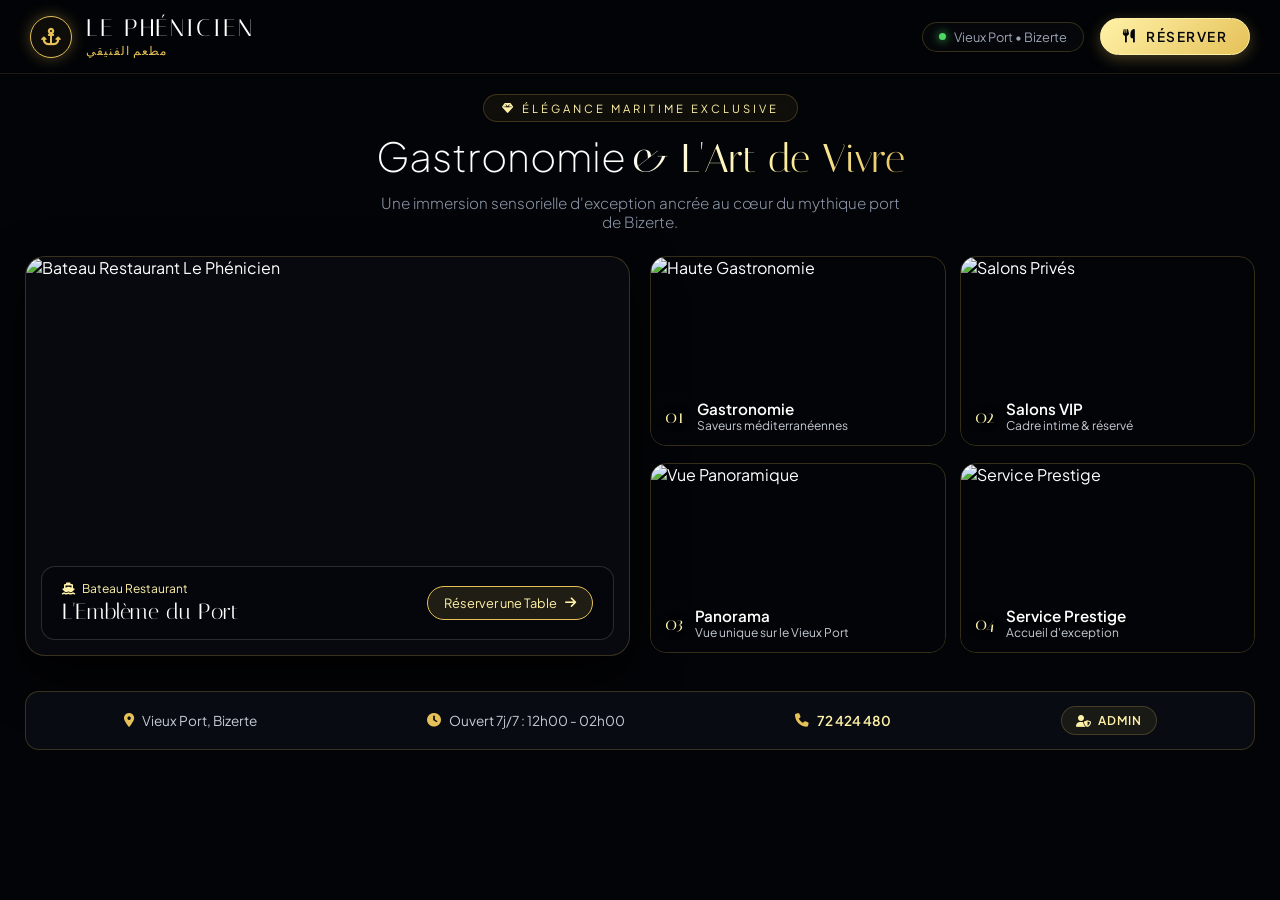
==== index.html @ e0ff2743 "le phénicien" ====
<!DOCTYPE html>
<html lang="fr">
<head>
    <meta charset="UTF-8">
    <meta name="viewport" content="width=device-width, initial-scale=1.0">
    <meta name="description" content="Le Phénicien - Restaurant Gastronomique d'Exception au Vieux Port de Bizerte.">
    <title>Le Phénicien — Restaurant Gastronomique</title>
    <link rel="stylesheet" href="style.css">
    <link rel="stylesheet" href="https://cdnjs.cloudflare.com/ajax/libs/font-awesome/6.4.0/css/all.min.css">
    <link href="https://fonts.googleapis.com/css2?family=Italiana&family=Plus+Jakarta+Sans:wght@300;400;500;600;700&display=swap" rel="stylesheet">
</head>
<body>

    <div class="noise-overlay" aria-hidden="true"></div>
    <div class="canvas-bg" id="canvasBg" aria-hidden="true"></div>
    <div class="vignette" aria-hidden="true"></div>

    <!-- EN-TÊTE COMPACT -->
    <header class="header-bar">
        <a href="index.html" class="brand-block">
            <div class="gold-anchor"><i class="fa-solid fa-anchor"></i></div>
            <div class="brand-text-container">
                <div class="brand-text">
                    <span class="brand-name">LE PHÉNICIEN</span>
                    <span class="brand-sub">مطعم الفنيقي</span>
                </div>
            </div>
        </a>

        <div class="header-actions">
            <div class="status-pill">
                <span class="dot-online"></span>
                <span>Vieux Port • Bizerte</span>
            </div>
            <a href="reservation.html" class="btn-reserve">
                <i class="fa-solid fa-utensils"></i> Réserver
            </a>
        </div>
    </header>

    <main class="app-viewport">
        
        <!-- HERO SECTION OPTIMISÉ -->
        <section class="hero-block">
            <div class="gold-badge-pill">
                <i class="fa-solid fa-gem"></i> ÉLÉGANCE MARITIME EXCLUSIVE
            </div>
            <h1 class="hero-title">
                <span class="light-text">Gastronomie</span> <span class="gold-serif">& L'Art de Vivre</span>
            </h1>
            <p class="hero-subtext">
                Une immersion sensorielle d'exception ancrée au cœur du mythique port de Bizerte.
            </p>
        </section>

        <!-- SECTION PRINCIPALE (DISPOSITION DYNAMIQUE) -->
        <section class="main-showcase-grid">
            
            <!-- VEDETTE : BATEAU RESTAURANT -->
            <article class="master-card interactive-card" data-bg="le-phenicien.jpg">
                <div class="card-inner">
                    <div class="parallax-wrapper">
                        <img src="images/le-phenicien.jpg"  alt="Bateau Restaurant Le Phénicien" class="parallax-img">
                    </div>
                    <div class="card-glass-tag">
                        <div class="tag-info">
                            <span class="loc-badge"><i class="fa-solid fa-ship"></i> Bateau Restaurant</span>
                            <h2>L'Emblème du Port</h2>
                        </div>
                        <a href="reservation.html" class="explore-btn">
                            Réserver une Table <i class="fa-solid fa-arrow-right"></i>
                        </a>
                    </div>
                </div>
            </article>

            <!-- UNIVERS ET EXPÉRIENCES (2x2 COMPACT) -->
            <div class="quad-grid">
                
                <article class="quad-card interactive-card" data-bg="plat.jpg">
                    <div class="card-box">
                        <div class="img-frame">
                            <img src="images/plat.jpg" alt="Haute Gastronomie" class="parallax-img">
                        </div>
                        <div class="card-content">
                            <span class="tag-num">01</span>
                            <div class="text">
                                <h3>Gastronomie</h3>
                                <p>Saveurs méditerranéennes</p>
                            </div>
                        </div>
                    </div>
                </article>

                <article class="quad-card interactive-card" data-bg="salon.jpg">
                    <div class="card-box">
                        <div class="img-frame">
                            <img src="images/salon.jpg" alt="Salons Privés" class="parallax-img">
                        </div>
                        <div class="card-content">
                            <span class="tag-num">02</span>
                            <div class="text">
                                <h3>Salons VIP</h3>
                                <p>Cadre intime & réservé</p>
                            </div>
                        </div>
                    </div>
                </article>

                <article class="quad-card interactive-card" data-bg="vue.jpg">
                    <div class="card-box">
                        <div class="img-frame">
                            <img src="images/vue.jpg" alt="Vue Panoramique" class="parallax-img">
                        </div>
                        <div class="card-content">
                            <span class="tag-num">03</span>
                            <div class="text">
                                <h3>Panorama</h3>
                                <p>Vue unique sur le Vieux Port</p>
                            </div>
                        </div>
                    </div>
                </article>

                <article class="quad-card interactive-card" data-bg="equipage.jpg">
                    <div class="card-box">
                        <div class="img-frame">
                            <img src="images/equipage.jpg" alt="Service Prestige" class="parallax-img">
                        </div>
                        <div class="card-content">
                            <span class="tag-num">04</span>
                            <div class="text">
                                <h3>Service Prestige</h3>
                                <p>Accueil d'exception</p>
                            </div>
                        </div>
                    </div>
                </article>

            </div>
        </section>

        <!-- BARRE DE CONTACT ET INFOS PRATIQUES COMPACTE -->
        <footer class="quick-info-bar">
            <div class="info-item">
                <i class="fa-solid fa-location-dot"></i>
                <span>Vieux Port, Bizerte</span>
            </div>
            <div class="info-item">
                <i class="fa-solid fa-clock"></i>
                <span>Ouvert 7j/7 : 12h00 - 02h00</span>
            </div>
            <a href="tel:72424480" class="info-item contact-link">
                <i class="fa-solid fa-phone"></i>
                <span>72 424 480</span>
            </a>
            <a href="admin.html" class="btn-admin">
                <i class="fa-solid fa-user-shield"></i> Admin
            </a>
        </footer>

    </main>

</body>
</html>
---- style.css ----
/* ==========================================================================
   STYLE COMPACT & LUXE — LE PHÉNICIEN (VERSION CORRIGÉE GITHUB PAGES)
   ========================================================================== */

* {
    margin: 0;
    padding: 0;
    box-sizing: border-box;
}

:root {
    --gold-primary: #e5c158;
    --gold-bright: #fff2a8;
    --gold-glow: rgba(229, 193, 88, 0.35);
    --bg-dark: #030407;
    --card-bg: rgba(10, 13, 20, 0.65);
    --glass-border: rgba(229, 193, 88, 0.22);
    --font-serif: 'Italiana', serif;
    --font-sans: 'Plus Jakarta Sans', sans-serif;
}

html, body {
    width: 100%;
    min-height: 100vh;
    background-color: var(--bg-dark);
    color: #ffffff;
    font-family: var(--font-sans);
    overflow-x: hidden;
    position: relative;
}

/* --- EFFETS DE FOND & GRAIN --- */
.noise-overlay {
    position: fixed;
    top: 0;
    left: 0;
    width: 100vw;
    height: 100vh;
    background: url('https://grainy-gradients.vercel.app/noise.svg');
    opacity: 0.035;
    pointer-events: none;
    z-index: 9998;
}

.canvas-bg {
    position: fixed;
    top: 0;
    left: 0;
    width: 100vw;
    height: 100vh;
    background-image: url('le-phenicien.jpg');
    background-position: center;
    background-size: cover;
    filter: blur(50px) brightness(0.14);
    transform: scale(1.1);
    transition: background-image 0.9s ease-in-out;
    z-index: -2;
}

.vignette {
    position: fixed;
    top: 0;
    left: 0;
    width: 100vw;
    height: 100vh;
    background: radial-gradient(circle at center, rgba(3, 4, 7, 0) 0%, rgba(3, 4, 7, 0.96) 100%);
    z-index: -1;
}

/* --- HEADER / EN-TÊTE COMPACT --- */
.header-bar {
    display: flex;
    justify-content: space-between;
    align-items: center;
    padding: 15px 30px;
    width: 100%;
    background: rgba(3, 4, 7, 0.6);
    backdrop-filter: blur(12px);
    -webkit-backdrop-filter: blur(12px);
    border-bottom: 1px solid rgba(229, 193, 88, 0.12);
    position: relative;
    z-index: 10;
}

.brand-block {
    display: flex;
    align-items: center;
    gap: 14px;
    text-decoration: none;
    color: #fff;
}

.gold-anchor {
    width: 42px;
    height: 42px;
    min-width: 42px;
    border-radius: 50%;
    border: 1px solid var(--gold-primary);
    background: rgba(229, 193, 88, 0.05);
    display: flex;
    justify-content: center;
    align-items: center;
    color: var(--gold-primary);
    font-size: 1.1rem;
    box-shadow: 0 0 15px var(--gold-glow);
    transition: transform 0.4s ease, box-shadow 0.4s ease;
}

.brand-block:hover .gold-anchor {
    transform: rotate(15deg) scale(1.05);
    box-shadow: 0 0 25px var(--gold-primary);
}

.brand-text-container {
    display: flex;
    flex-direction: column;
    align-items: flex-start;
}

.brand-name {
    font-family: var(--font-serif);
    font-size: 1.5rem;
    letter-spacing: 2px;
    display: block;
    line-height: 1.1;
}

.brand-sub {
    font-size: 0.75rem;
    color: var(--gold-primary);
    letter-spacing: 1px;
    display: block;
    margin-top: 2px;
}

.header-actions {
    display: flex;
    align-items: center;
    gap: 16px;
}

.status-pill {
    display: flex;
    align-items: center;
    gap: 8px;
    font-size: 0.8rem;
    color: #9aa3b4;
    border: 1px solid var(--glass-border);
    padding: 6px 16px;
    border-radius: 40px;
    background: rgba(255, 255, 255, 0.02);
    backdrop-filter: blur(10px);
}

.dot-online {
    width: 7px;
    height: 7px;
    background: #4cd964;
    border-radius: 50%;
    box-shadow: 0 0 10px #4cd964;
}

.btn-reserve {
    position: relative;
    display: inline-flex;
    align-items: center;
    justify-content: center;
    gap: 10px;
    padding: 9px 22px;
    font-family: var(--font-sans);
    font-size: 0.85rem;
    font-weight: 600;
    letter-spacing: 1.5px;
    text-transform: uppercase;
    text-decoration: none;
    color: #030407;
    background: linear-gradient(135deg, var(--gold-bright) 0%, var(--gold-primary) 100%);
    border-radius: 50px;
    border: 1px solid var(--gold-bright);
    box-shadow: 0 4px 15px rgba(229, 193, 88, 0.3);
    transition: all 0.3s cubic-bezier(0.16, 1, 0.3, 1);
}

.btn-reserve:hover {
    transform: translateY(-2px) scale(1.02);
    box-shadow: 0 8px 25px rgba(229, 193, 88, 0.5);
    background: #ffffff;
    color: #000000;
}

/* --- CONTENEUR PRINCIPAL --- */
.app-viewport {
    max-width: 1280px;
    width: 100%;
    margin: 0 auto;
    padding: 20px 25px 40px;
    display: flex;
    flex-direction: column;
    gap: 25px;
}

/* --- HERO BLOCK COMPACT --- */
.hero-block {
    text-align: center;
    display: flex;
    flex-direction: column;
    align-items: center;
    gap: 10px;
}

.gold-badge-pill {
    font-size: 0.7rem;
    letter-spacing: 3px;
    color: var(--gold-bright);
    border: 1px solid var(--glass-border);
    padding: 6px 18px;
    border-radius: 40px;
    background: rgba(229, 193, 88, 0.06);
    backdrop-filter: blur(8px);
    display: inline-flex;
    align-items: center;
    gap: 6px;
}

.hero-title {
    font-size: 2.5rem;
    line-height: 1.2;
    font-weight: 300;
}

.light-text {
    color: #ffffff;
    font-family: var(--font-sans);
    font-weight: 200;
}

.gold-serif {
    font-family: var(--font-serif);
    background: linear-gradient(135deg, #ffffff 0%, var(--gold-bright) 50%, var(--gold-primary) 100%);
    -webkit-background-clip: text;
    -webkit-text-fill-color: transparent;
    font-weight: 400;
}

.hero-subtext {
    color: #8c96a8;
    font-size: 0.95rem;
    font-weight: 300;
    max-width: 520px;
}

/* --- DISPOSITION DYNAMIQUE CÔTE À CÔTE --- */
.main-showcase-grid {
    display: grid;
    grid-template-columns: 1fr 1fr;
    gap: 20px;
    align-items: stretch;
    width: 100%;
}

/* CARTE MAÎTRESSE */
.master-card {
    position: relative;
    border-radius: 20px;
    padding: 0;
    background: var(--card-bg);
    border: 1px solid var(--glass-border);
    box-shadow: 0 20px 50px rgba(0, 0, 0, 0.8);
    overflow: hidden;
    height: 100%;
    min-height: 400px;
}

.master-card .card-inner {
    position: relative;
    width: 100%;
    height: 100%;
    overflow: hidden;
}

.parallax-wrapper {
    width: 100%;
    height: 100%;
    position: absolute;
    top: 0;
    left: 0;
}

.parallax-img {
    width: 100%;
    height: 100%;
    object-fit: cover;
    display: block;
    transition: transform 0.6s ease;
}

.master-card:hover .parallax-img,
.quad-card:hover .parallax-img {
    transform: scale(1.08);
}

.card-glass-tag {
    position: absolute;
    bottom: 15px;
    left: 15px;
    right: 15px;
    background: rgba(5, 7, 12, 0.85);
    backdrop-filter: blur(16px);
    -webkit-backdrop-filter: blur(16px);
    border: 1px solid rgba(255, 255, 255, 0.15);
    padding: 14px 20px;
    border-radius: 14px;
    display: flex;
    justify-content: space-between;
    align-items: center;
    z-index: 2;
}

.loc-badge {
    font-size: 0.75rem;
    color: var(--gold-bright);
    display: flex;
    align-items: center;
    gap: 6px;
    margin-bottom: 2px;
}

.card-glass-tag h2 {
    font-family: var(--font-serif);
    font-size: 1.4rem;
    font-weight: 400;
}

.explore-btn {
    display: inline-flex;
    align-items: center;
    gap: 8px;
    background: rgba(229, 193, 88, 0.12);
    border: 1px solid var(--gold-primary);
    padding: 8px 16px;
    border-radius: 25px;
    color: var(--gold-bright);
    font-size: 0.8rem;
    text-decoration: none;
    transition: all 0.3s ease;
}

.master-card:hover .explore-btn {
    background: var(--gold-primary);
    color: #000;
}

/* --- GRILLE 2X2 --- */
.quad-grid {
    display: grid;
    grid-template-columns: repeat(2, 1fr);
    gap: 14px;
    width: 100%;
}

.quad-card {
    position: relative;
    border-radius: 16px;
    padding: 0;
    border: 1px solid var(--glass-border);
    transition: all 0.3s ease;
    cursor: pointer;
    overflow: hidden;
    height: 190px;
}

.quad-card:hover {
    border-color: var(--gold-primary);
    transform: translateY(-4px);
    box-shadow: 0 12px 30px rgba(0, 0, 0, 0.7);
}

.img-frame {
    position: absolute;
    top: 0;
    left: 0;
    width: 100%;
    height: 100%;
    z-index: 1;
}

.card-content {
    position: absolute;
    bottom: 0;
    left: 0;
    right: 0;
    z-index: 2;
    display: flex;
    align-items: center;
    gap: 12px;
    padding: 12px 14px;
    background: linear-gradient(to top, rgba(3, 4, 7, 0.95) 0%, rgba(3, 4, 7, 0.5) 70%, transparent 100%);
}

.tag-num {
    font-family: var(--font-serif);
    font-size: 1.2rem;
    color: var(--gold-bright);
    text-shadow: 0 0 10px rgba(0,0,0,0.8);
}

.card-content .text h3 {
    font-size: 0.95rem;
    font-weight: 600;
    color: #ffffff;
    text-shadow: 0 1px 3px rgba(0,0,0,0.8);
}

.card-content .text p {
    font-size: 0.75rem;
    color: #c4cbd4;
}

/* --- BARRE D'INFORMATIONS ET FOOTER --- */
.quick-info-bar {
    display: flex;
    justify-content: space-around;
    align-items: center;
    background: rgba(10, 13, 20, 0.85);
    backdrop-filter: blur(16px);
    -webkit-backdrop-filter: blur(16px);
    border: 1px solid var(--glass-border);
    border-radius: 14px;
    padding: 14px 20px;
    margin-top: 10px;
    flex-wrap: wrap;
    gap: 15px;
}

.info-item {
    display: flex;
    align-items: center;
    gap: 8px;
    color: #c4cbd4;
    font-size: 0.85rem;
}

.info-item i {
    color: var(--gold-primary);
}

.contact-link {
    text-decoration: none;
    color: var(--gold-bright);
    font-weight: 600;
    transition: 0.2s;
}

.contact-link:hover {
    color: #fff;
}

.btn-admin {
    padding: 6px 14px;
    font-family: var(--font-sans);
    font-size: 0.75rem;
    font-weight: 600;
    letter-spacing: 1px;
    text-transform: uppercase;
    text-decoration: none;
    color: var(--gold-bright);
    background: rgba(229, 193, 88, 0.08);
    border: 1px solid var(--glass-border);
    border-radius: 20px;
    display: inline-flex;
    align-items: center;
    gap: 6px;
    transition: all 0.3s ease;
}

.btn-admin:hover {
    background: var(--gold-primary);
    color: #030407;
    border-color: var(--gold-bright);
    box-shadow: 0 0 10px var(--gold-glow);
}

/* --- RESPONSIVE ADAPTATIF --- */
@media (max-width: 992px) {
    .main-showcase-grid {
        grid-template-columns: 1fr;
    }
    .master-card {
        min-height: 320px;
    }
}

@media (max-width: 600px) {
    .header-bar {
        padding: 12px 15px;
    }
    .brand-name {
        font-size: 1.2rem;
    }
    .quad-grid {
        grid-template-columns: 1fr;
    }
    .quad-card {
        height: 160px;
    }
    .hero-title {
        font-size: 1.9rem;
    }
    .quick-info-bar {
        flex-direction: column;
        text-align: center;
    }
    .status-pill {
        display: none;
    }
    .card-glass-tag {
        flex-direction: column;
        align-items: flex-start;
        gap: 10px;
    }
}
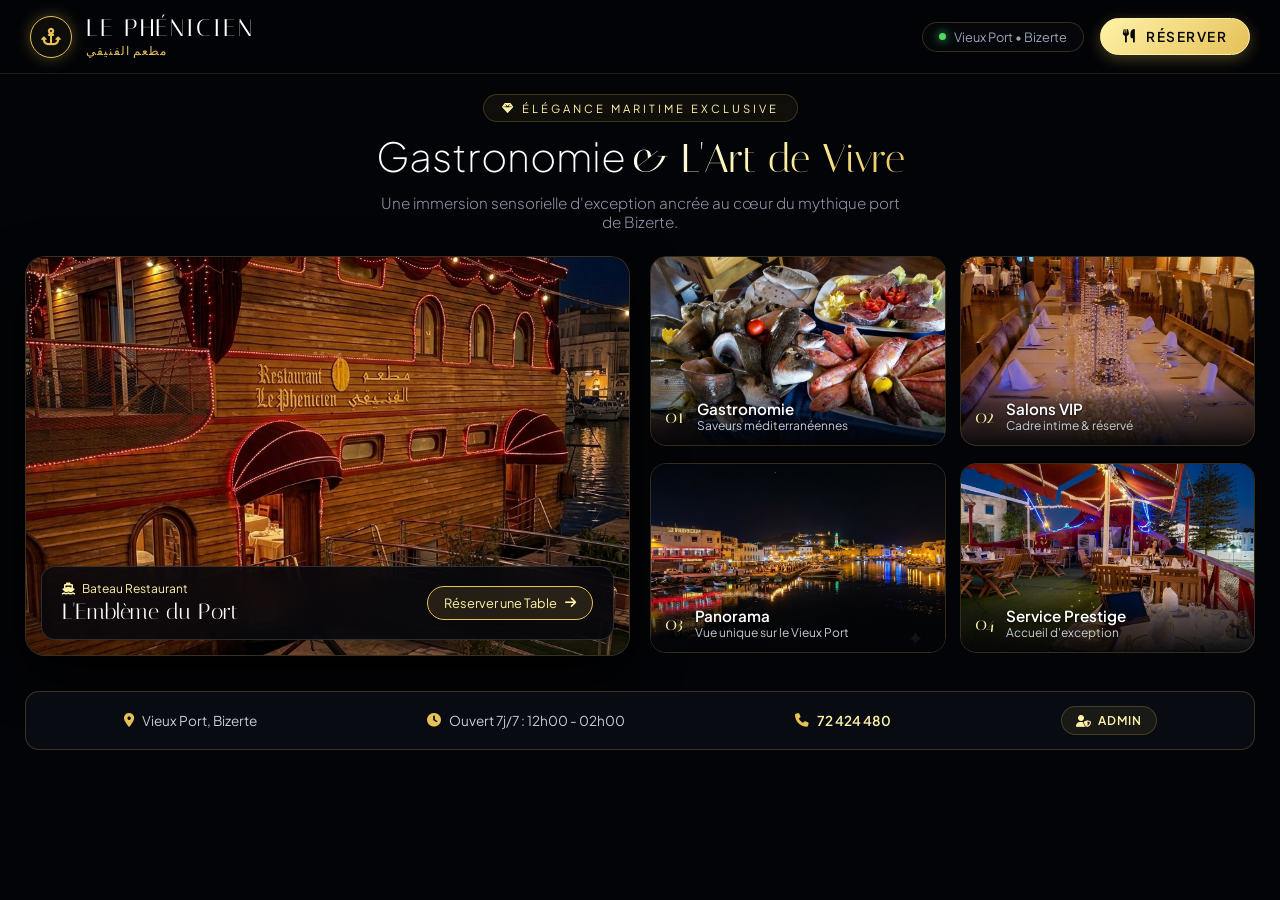
==== commit cf7370e9: "Update index.html" ====
--- a/index.html
+++ b/index.html
@@ -3,6 +3,7 @@
 <head>
     <meta charset="UTF-8">
     <meta name="viewport" content="width=device-width, initial-scale=1.0">
+     <link rel="icon" type="image/png" href="images/favicon.png">
     <meta name="description" content="Le Phénicien - Restaurant Gastronomique d'Exception au Vieux Port de Bizerte.">
     <title>Le Phénicien — Restaurant Gastronomique</title>
     <link rel="stylesheet" href="style.css">
@@ -162,4 +163,4 @@
     </main>
 
 </body>
-</html>+</html>
--- a/style.css
+++ b/style.css
@@ -48,7 +48,7 @@
     left: 0;
     width: 100vw;
     height: 100vh;
-    background-image: url('le-phenicien.jpg');
+    background-image: url('images/le-phenicien.jpg');
     background-position: center;
     background-size: cover;
     filter: blur(50px) brightness(0.14);
